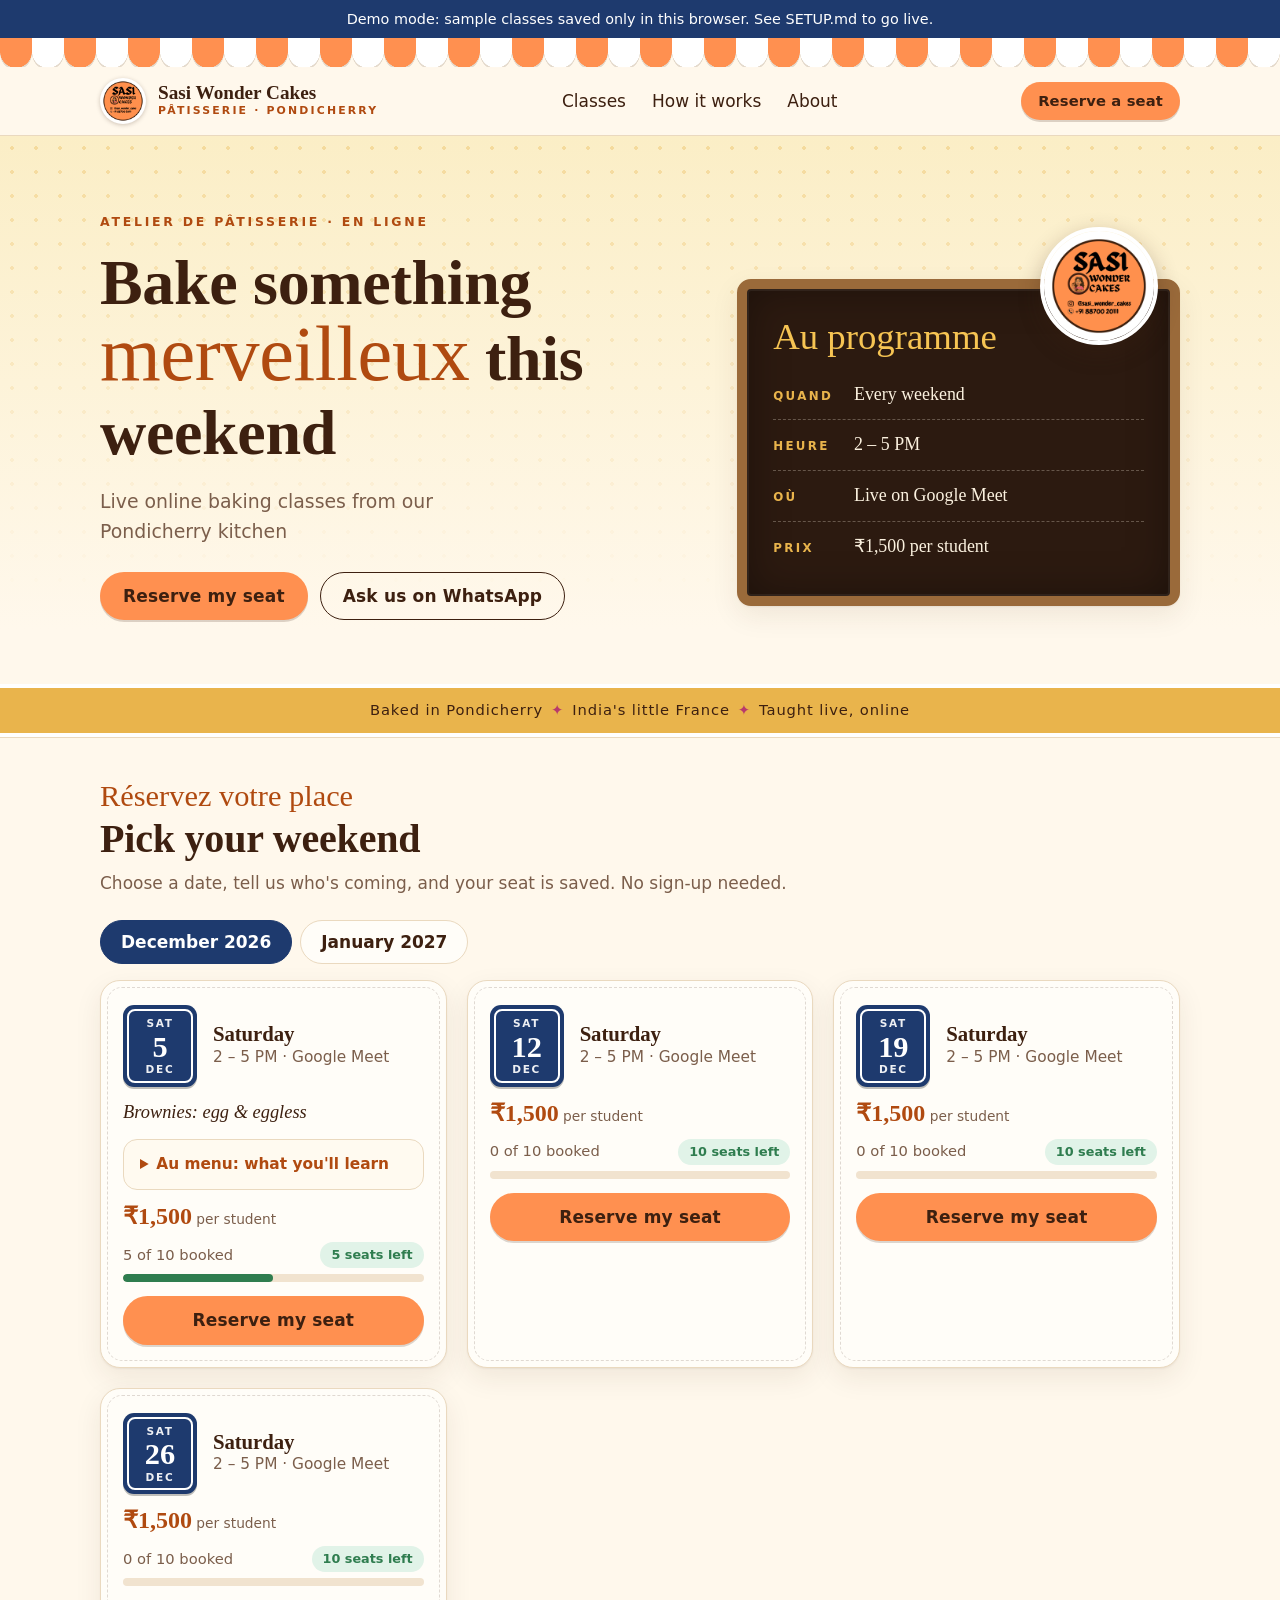
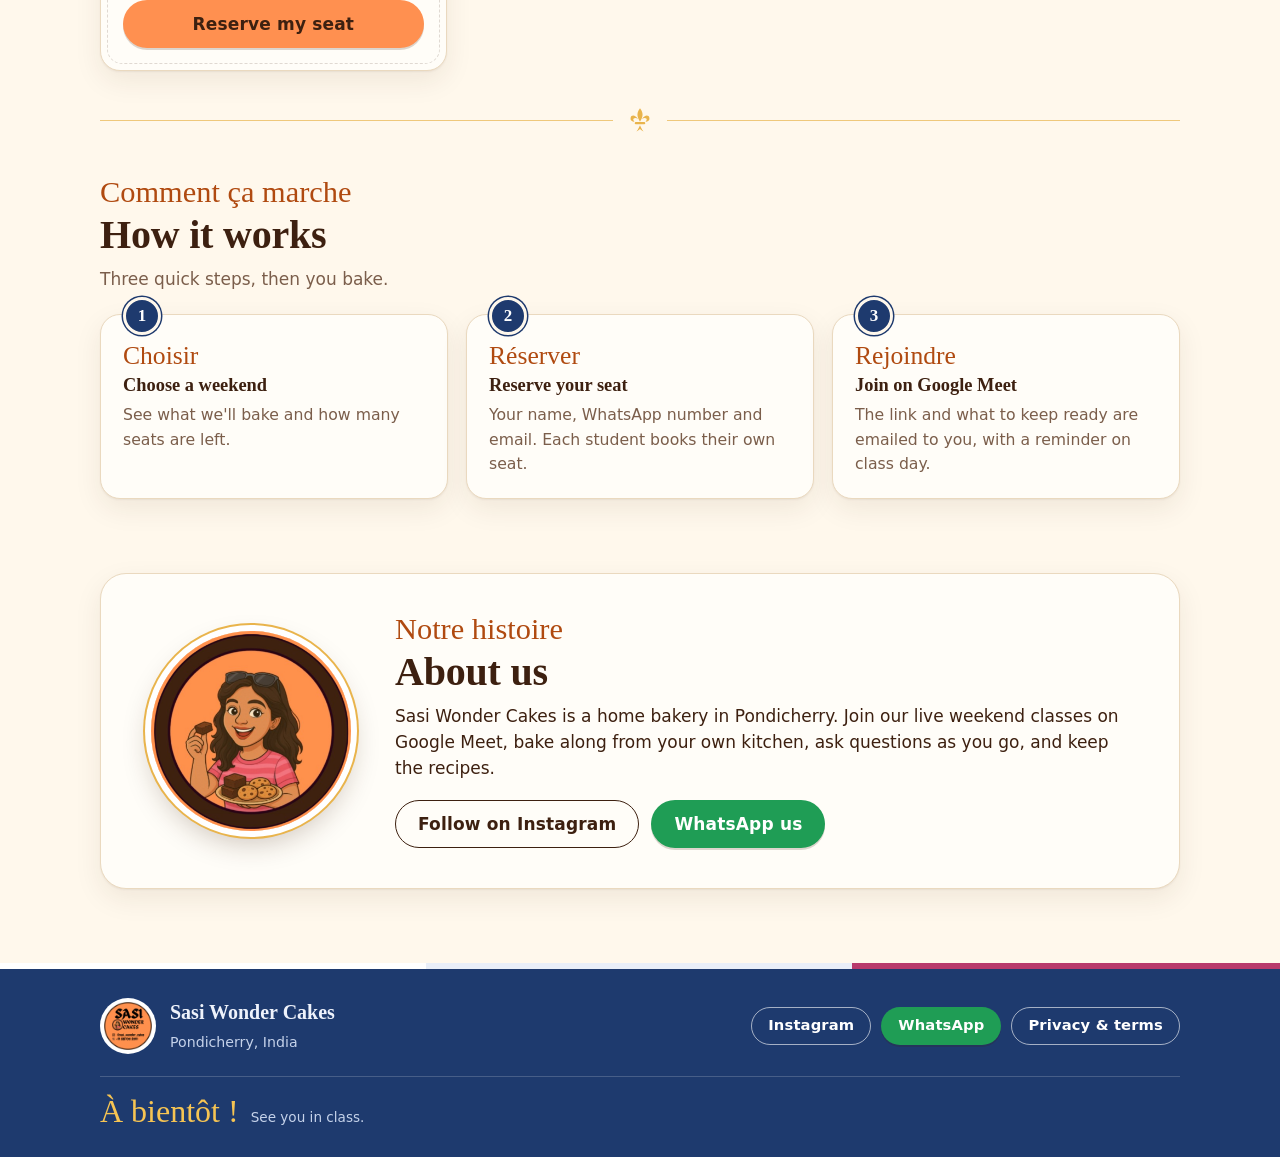
==== index.html @ e351cd3c "Make the site production-ready: spam limits, terms and privacy, security headers, tests and CI Backe" ====
<!doctype html>
<html lang="en">
<head>
  <meta charset="utf-8">
  <meta http-equiv="Content-Security-Policy" content="default-src 'self'; script-src 'self'; style-src 'self' 'unsafe-inline' https://fonts.googleapis.com; font-src https://fonts.gstatic.com; img-src 'self' data:; connect-src 'self' https://script.google.com https://script.googleusercontent.com; base-uri 'self'; form-action 'self'; object-src 'none'">
  <meta name="viewport" content="width=device-width, initial-scale=1">
  <title>Sasi Wonder Cakes – Live Online Baking Classes from Pondicherry</title>
  <meta name="description" content="Live online baking classes on Google Meet every weekend, from our Pondicherry kitchen. Pick a weekend and reserve your seat in a minute.">
  <meta name="theme-color" content="#ff9050">
  <meta property="og:type" content="website">
  <meta property="og:site_name" content="Sasi Wonder Cakes">
  <meta property="og:title" content="Sasi Wonder Cakes: live online baking classes from Pondicherry">
  <meta property="og:description" content="Weekend baking classes on Google Meet. Pick a weekend and reserve your seat in a minute.">
  <meta property="og:image" content="https://yolosolutions.github.io/Sasi-wonder-cakes-/assets/logo.png">
  <meta name="twitter:card" content="summary">
  <link rel="apple-touch-icon" href="assets/logo.png">
  <link rel="icon" type="image/png" href="assets/favicon.png">
  <link rel="preconnect" href="https://fonts.googleapis.com">
  <link rel="preconnect" href="https://fonts.gstatic.com" crossorigin>
  <link href="https://fonts.googleapis.com/css2?family=Jost:wght@400;500;600&family=Pinyon+Script&family=Playfair+Display:ital,wght@0,600;0,700;1,600&display=swap" rel="stylesheet">
  <link rel="stylesheet" href="css/style.css">
</head>
<body>
  <!-- fleur-de-lis, reused as a divider -->
  <svg width="0" height="0" style="position:absolute" aria-hidden="true" focusable="false">
    <symbol id="fdl" viewBox="0 0 32 32">
      <path d="M16 1.5c3.8 4.6 4.6 9.6 0 16.5-4.6-6.9-3.8-11.9 0-16.5z"/>
      <path id="fdl-l" d="M13.6 15.2C10.4 9.6 5.2 9.2 4.4 13.6c-.5 3 2 5 4.9 4.3-1.6-.9-2.1-2.4-1-3.6 1.3-1.4 3.6-1 5.3.9z"/>
      <path d="M18.4 15.2c3.2-5.6 8.4-6 9.2-1.6.5 3-2 5-4.9 4.3 1.6-.9 2.1-2.4 1-3.6-1.3-1.4-3.6-1-5.3.9z"/>
      <rect x="9.5" y="18.6" width="13" height="2.6" rx="1.3"/>
      <path d="M16 22.4c-1.3 2.4-1.6 4.4-4.4 7.6 2.6-1.4 3.7-2.2 4.4-3.3.7 1.1 1.8 1.9 4.4 3.3-2.8-3.2-3.1-5.2-4.4-7.6z"/>
    </symbol>
  </svg>

  <div id="demo-banner" class="demo-banner" hidden>Demo mode: sample classes saved only in this browser. See SETUP.md to go live.</div>

  <div class="awning" aria-hidden="true"></div>
  <div class="awning-fringe" aria-hidden="true"></div>

  <header class="site-head">
    <div class="wrap">
      <a class="brand" href="#top" aria-label="Sasi Wonder Cakes, home">
        <img src="assets/logo.png" alt="" width="46" height="46">
        <span><b id="brand-name">Sasi Wonder Cakes</b><small>Pâtisserie · Pondicherry</small></span>
      </a>
      <nav class="nav-links" aria-label="Page sections">
        <a href="#classes">Classes</a>
        <a href="#how">How it works</a>
        <a href="#about-sec">About</a>
      </nav>
      <a class="btn sm" href="#classes">Reserve a seat</a>
    </div>
  </header>

  <main id="top">
    <section class="hero">
      <div class="wrap hero-grid">
        <div>
          <p class="eyebrow">Atelier de pâtisserie · en ligne</p>
          <h1>Bake something <em>merveilleux</em> this weekend</h1>
          <p class="lead" id="tagline">Live online baking classes from our Pondicherry kitchen</p>
          <div class="cta">
            <a class="btn" href="#classes">Reserve my seat</a>
            <a class="btn ghost" id="hero-wa" href="#" target="_blank" rel="noopener" hidden>Ask us on WhatsApp</a>
          </div>
        </div>
        <div class="board-wrap">
          <img class="medallion" src="assets/logo.png" alt="Sasi Wonder Cakes logo" width="118" height="118">
          <div class="chalkboard">
            <p class="script">Au programme</p>
            <dl>
              <div><dt>Quand</dt><dd>Every weekend</dd></div>
              <div><dt>Heure</dt><dd id="fact-time">2 – 5 PM</dd></div>
              <div><dt>Où</dt><dd>Live on Google Meet</dd></div>
              <div id="fact-price-row" hidden><dt>Prix</dt><dd id="fact-price"></dd></div>
            </dl>
          </div>
        </div>
      </div>
    </section>

    <div class="pond-band" role="note"><span>Baked in Pondicherry</span><i aria-hidden="true">✦</i><span>India's little France</span><i aria-hidden="true">✦</i><span>Taught live, online</span></div>

    <section class="block" id="classes">
      <div class="wrap">
        <p class="kicker">Réservez votre place</p>
        <h2>Pick your weekend</h2>
        <p class="sub">Choose a date, tell us who's coming, and your seat is saved. No sign-up needed.</p>
        <div class="tabs" id="months" role="tablist" aria-label="Month"></div>
        <div class="cards" id="cards" aria-live="polite">
          <div class="skeleton"></div><div class="skeleton"></div><div class="skeleton"></div>
        </div>
      </div>
    </section>

    <div class="wrap divider" aria-hidden="true"><svg class="fdl"><use href="#fdl"/></svg></div>

    <section class="block" id="how">
      <div class="wrap">
        <p class="kicker">Comment ça marche</p>
        <h2>How it works</h2>
        <p class="sub">Three quick steps, then you bake.</p>
        <div class="steps">
          <div class="step"><span class="fr">Choisir</span><b>Choose a weekend</b><p>See what we'll bake and how many seats are left.</p></div>
          <div class="step"><span class="fr">Réserver</span><b>Reserve your seat</b><p>Your name, WhatsApp number and email. Each student books their own seat.</p></div>
          <div class="step"><span class="fr">Rejoindre</span><b>Join on Google Meet</b><p>The link and what to keep ready are emailed to you, with a reminder on class day.</p></div>
        </div>
      </div>
    </section>

    <section class="block" id="about-sec" hidden>
      <div class="wrap about-grid">
        <img class="mascot" src="assets/mascot.png" alt="Illustration of the baker holding a brownie and a plate of cookies" width="200" height="200" loading="lazy">
        <div>
          <p class="kicker">Notre histoire</p>
          <h2>About us</h2>
          <p class="about" id="about"></p>
          <div class="cta">
            <a class="btn ghost" id="about-ig" href="#" target="_blank" rel="noopener" hidden>Follow on Instagram</a>
            <a class="btn wa" id="about-wa" href="#" target="_blank" rel="noopener" hidden>WhatsApp us</a>
          </div>
        </div>
      </div>
    </section>
  </main>

  <footer class="site">
    <div class="wrap">
      <div class="foot-brand">
        <img src="assets/logo.png" alt="" width="56" height="56" loading="lazy">
        <div><b id="foot-name">Sasi Wonder Cakes</b><small>Pondicherry, India</small></div>
      </div>
      <div class="foot-links">
        <a class="btn ghost sm" id="foot-ig" href="#" target="_blank" rel="noopener" hidden>Instagram</a>
        <a class="btn wa sm" id="foot-wa" href="#" target="_blank" rel="noopener" hidden>WhatsApp</a>
        <a class="btn ghost sm" href="privacy.html">Privacy &amp; terms</a>
      </div>
      <p class="foot-script">À bientôt !<small>See you in class.</small></p>
    </div>
  </footer>

  <dialog id="dlg" aria-labelledby="dlg-title">
    <div class="dlg-head">
      <h2 id="dlg-title">Reserve your seat</h2>
      <button class="x" type="button" id="dlg-x" aria-label="Close">×</button>
    </div>
    <div class="dlg-body" id="dlg-body"></div>
  </dialog>

  <script src="js/config.js"></script>
  <script src="js/common.js"></script>
  <script src="js/api.js"></script>
  <script src="js/vendor/qrcode.min.js"></script>
  <script src="js/site.js"></script>
</body>
</html>
---- css/style.css ----
/* Sasi Wonder Cakes: shared styles (public site + admin)
   Palette comes from the logo (orange + chocolate) plus Pondicherry: ochre walls, French street-sign blue, bougainvillea. */
:root {
  --bg: #fff8ec;
  --surface: #fffdf8;
  --ink: #3d2010;
  --muted: #7b5e4b;
  --line: #ead9bf;
  --brand: #ff9050;        /* logo orange: buttons */
  --brand-dark: #ee7b36;   /* button hover */
  --brand-text: #b04a10;   /* orange used as text on cream (AA) */
  --brand-soft: #ffe6d2;
  --ochre: #e9b44c;        /* Pondicherry colonial yellow */
  --ochre-soft: #fbeec6;
  --navy: #1e3a6e;         /* French enamel street sign */
  --navy-2: #2d5aa6;
  --rose: #b83a6b;         /* bougainvillea */
  --butter: #f6c453;
  --ok: #2f7d4f;
  --ok-soft: #e1f3e8;
  --warn: #8a5a00;
  --warn-soft: #fdf0cf;
  --bad: #b42318;
  --bad-soft: #fde4e1;
  --radius: 16px;
  --shadow: 0 1px 2px rgba(61, 32, 16, .06), 0 10px 28px rgba(61, 32, 16, .08);
  --display: 'Playfair Display', Georgia, 'Times New Roman', serif;
  --script: 'Pinyon Script', 'Brush Script MT', cursive;
  --body: 'Jost', system-ui, -apple-system, 'Segoe UI', Roboto, 'Helvetica Neue', Arial, sans-serif;
}

*, *::before, *::after { box-sizing: border-box; }
html { scroll-behavior: smooth; -webkit-text-size-adjust: 100%; scroll-padding-top: 76px; }
body { margin: 0; background: var(--bg); color: var(--ink); font: 17px/1.55 var(--body); }
h1, h2, h3, h4 { font-family: var(--display); line-height: 1.15; margin: 0; letter-spacing: -.005em; }
p { margin: 0; }
a { color: var(--brand-text); }
img { max-width: 100%; display: block; }
button, input, select, textarea { font: inherit; color: inherit; }
:focus-visible { outline: 3px solid var(--navy-2); outline-offset: 2px; border-radius: 6px; }
.wrap { width: min(1080px, 100% - 32px); margin-inline: auto; }
.sr { position: absolute; width: 1px; height: 1px; overflow: hidden; clip: rect(0 0 0 0); white-space: nowrap; }
[hidden] { display: none !important; }

/* buttons */
.btn { display: inline-flex; align-items: center; justify-content: center; gap: 8px; min-height: 46px; padding: 10px 22px; border-radius: 999px; border: 1.5px solid transparent; background: var(--brand); color: var(--ink); font-weight: 600; letter-spacing: .01em; text-decoration: none; cursor: pointer; transition: background .15s, transform .05s, box-shadow .15s; box-shadow: 0 2px 0 rgba(61, 32, 16, .18); }
.btn:hover { background: var(--brand-dark); }
.btn:active { transform: translateY(1px); box-shadow: none; }
.btn[disabled] { opacity: .55; cursor: not-allowed; }
.btn.ghost { background: transparent; color: var(--ink); border-color: var(--ink); box-shadow: none; }
.btn.ghost:hover { background: var(--brand-soft); }
.btn.quiet { background: transparent; color: var(--ink); border-color: var(--line); box-shadow: none; }
.btn.quiet:hover { background: #f6eadb; }
.btn.wa { background: #1f9d55; color: #fff; }
.btn.wa:hover { background: #17823f; }
.btn.navy { background: var(--navy); color: #fff; }
.btn.navy:hover { background: var(--navy-2); }
.btn.danger { background: transparent; color: var(--bad); border-color: #f0c2bd; box-shadow: none; }
.btn.danger:hover { background: var(--bad-soft); }
.btn.sm { min-height: 38px; padding: 6px 16px; font-size: .92rem; }
.btn.block { width: 100%; }

/* chips */
.chip { display: inline-flex; align-items: center; gap: 6px; padding: 3px 11px; border-radius: 999px; font-size: .8rem; font-weight: 600; background: #f3e6d4; color: var(--muted); white-space: nowrap; }
.chip.ok { background: var(--ok-soft); color: var(--ok); }
.chip.warn { background: var(--warn-soft); color: var(--warn); }
.chip.bad { background: var(--bad-soft); color: var(--bad); }

/* forms */
.field { display: grid; gap: 6px; margin-bottom: 14px; }
.field label, .field .lbl { font-weight: 600; font-size: .94rem; }
.field .hint { color: var(--muted); font-size: .87rem; }
.field input, .field select, .field textarea { width: 100%; min-height: 48px; padding: 10px 14px; border: 1.5px solid var(--line); border-radius: 12px; background: #fff; }
.field textarea { min-height: 84px; resize: vertical; }
.field input:focus, .field select:focus, .field textarea:focus { outline: none; border-color: var(--navy-2); box-shadow: 0 0 0 3px #dbe6f7; }
.row2 { display: grid; grid-template-columns: 1fr 1fr; gap: 12px; }
.err { color: var(--bad); font-size: .92rem; min-height: 1.3em; margin: -4px 0 10px; }

/* progress */
.meter { height: 8px; border-radius: 999px; background: #f1e3cf; overflow: hidden; }
.meter > i { display: block; height: 100%; background: var(--ok); border-radius: inherit; transition: width .3s; }
.meter.mid > i { background: var(--ochre); }
.meter.full > i { background: var(--rose); }

/* dialog */
dialog { border: none; border-radius: 20px; padding: 0; width: min(520px, calc(100% - 24px)); max-height: calc(100dvh - 24px); box-shadow: 0 24px 60px rgba(61, 32, 16, .35); color: var(--ink); background: var(--surface); overflow: auto; }
dialog::backdrop { background: rgba(61, 32, 16, .55); }
.dlg-head { position: relative; display: flex; align-items: start; justify-content: space-between; gap: 12px; padding: 26px 22px 6px; }
.dlg-head::before { content: ''; position: absolute; left: 0; right: 0; top: 0; height: 8px; background: repeating-linear-gradient(90deg, var(--brand) 0 16px, #fff 16px 32px); }
.dlg-head h2 { font-size: 1.5rem; }
.dlg-body { padding: 8px 22px 22px; }
.x { border: none; background: #f6eadb; width: 38px; height: 38px; border-radius: 50%; font-size: 1.2rem; cursor: pointer; flex: none; }

/* toast */
#toast { position: fixed; left: 50%; bottom: 24px; transform: translate(-50%, 20px); background: var(--ink); color: #fff; padding: 12px 20px; border-radius: 999px; opacity: 0; pointer-events: none; transition: .25s; z-index: 50; max-width: calc(100% - 32px); text-align: center; font-weight: 500; }
#toast.show { opacity: 1; transform: translate(-50%, 0); }
#toast.bad { background: var(--bad); }
#toast.ok { background: var(--ok); }

.demo-banner { background: var(--navy); color: #fff; text-align: center; font-size: .9rem; padding: 8px 16px; font-weight: 500; }

/* ======== public site: Pondicherry / French patisserie ======== */
.awning { height: 14px; background: repeating-linear-gradient(90deg, var(--brand) 0 32px, #fff 32px 64px); }
.awning-fringe { height: 16px; margin-bottom: -1px; filter: drop-shadow(0 2px 0 rgba(61, 32, 16, .14));
  background:
    radial-gradient(circle at 16px 0, var(--brand) 15.5px, transparent 16px) 0 0 / 64px 16px repeat-x,
    radial-gradient(circle at 48px 0, #fff 15.5px, transparent 16px) 0 0 / 64px 16px repeat-x; }

.site-head { position: sticky; top: 0; z-index: 20; background: rgba(255, 248, 236, .94); backdrop-filter: blur(8px); border-bottom: 1px solid var(--line); }
.site-head .wrap { display: flex; align-items: center; justify-content: space-between; gap: 14px; min-height: 68px; }
.brand { display: flex; align-items: center; gap: 12px; text-decoration: none; color: var(--ink); min-width: 0; }
.brand img { width: 46px; height: 46px; border-radius: 50%; background: #fff; flex: none; box-shadow: 0 1px 4px rgba(61, 32, 16, .25); }
.brand b { display: block; font-family: var(--display); font-size: 1.2rem; line-height: 1.1; }
.brand small { display: block; font-size: .68rem; letter-spacing: .2em; text-transform: uppercase; color: var(--brand-text); font-weight: 600; }
.nav-links { display: none; gap: 26px; }
.nav-links a { color: var(--ink); text-decoration: none; font-weight: 500; }
.nav-links a:hover { color: var(--brand-text); text-decoration: underline; text-underline-offset: 6px; }
@media (min-width: 820px) { .nav-links { display: flex; } }

.hero { position: relative; padding: clamp(34px, 7vw, 76px) 0 clamp(40px, 6vw, 64px); background: linear-gradient(180deg, var(--ochre-soft), var(--bg) 90%); overflow: hidden; }
.hero::before { content: ''; position: absolute; inset: 0; background-image: radial-gradient(rgba(233, 180, 76, .35) 1.6px, transparent 1.8px); background-size: 24px 24px; -webkit-mask-image: linear-gradient(#000, transparent 85%); mask-image: linear-gradient(#000, transparent 85%); pointer-events: none; }
.hero-grid { position: relative; display: grid; gap: 38px; grid-template-columns: 1.15fr .85fr; align-items: center; }
.eyebrow { font-size: .78rem; letter-spacing: .22em; text-transform: uppercase; font-weight: 600; color: var(--brand-text); margin-bottom: 14px; }
.hero h1 { font-size: clamp(2.3rem, 6vw, 4rem); font-weight: 700; }
.hero h1 em { font-family: var(--script); font-style: normal; font-weight: 400; color: var(--brand-text); font-size: 1.22em; line-height: .9; white-space: nowrap; }
.hero .lead { font-size: 1.18rem; color: var(--muted); margin: 18px 0 26px; max-width: 36ch; }
.cta { display: flex; flex-wrap: wrap; gap: 12px; }

.board-wrap { position: relative; padding-top: 52px; }
.medallion { position: absolute; z-index: 2; top: 0; right: 22px; width: 118px; height: 118px; border-radius: 50%; background: #fff; border: 4px solid #fff; box-shadow: 0 8px 22px rgba(61, 32, 16, .3); }
.chalkboard { position: relative; background: #2c1a10; color: #fbf1df; border: 10px solid #9a6a3a; border-radius: 14px; padding: 30px 26px 24px; box-shadow: var(--shadow), inset 0 0 0 2px rgba(255, 255, 255, .06), inset 0 0 40px rgba(0, 0, 0, .35); }
.chalkboard .script { font-family: var(--script); font-size: 2.3rem; line-height: 1; color: var(--butter); margin-bottom: 14px; }
.chalkboard dl { margin: 0; display: grid; gap: 0; }
.chalkboard dl > div { display: flex; align-items: baseline; gap: 12px; padding: 11px 0; border-bottom: 1px dashed rgba(251, 241, 223, .28); }
.chalkboard dl > div:last-child { border-bottom: none; }
.chalkboard dt { flex: none; width: 4.3rem; font-size: .74rem; letter-spacing: .2em; text-transform: uppercase; color: var(--ochre); font-weight: 600; }
.chalkboard dd { margin: 0; font-family: var(--display); font-size: 1.12rem; }

.pond-band { background: var(--ochre); color: var(--ink); text-align: center; padding: 11px 16px; border-block: 4px solid #fff; box-shadow: 0 1px 0 var(--line), 0 -1px 0 var(--line); font-weight: 500; letter-spacing: .06em; font-size: .92rem; }
.pond-band span { display: inline-block; margin: 0 8px; }
.pond-band i { font-style: normal; color: var(--rose); }

.divider { display: flex; align-items: center; gap: 14px; color: var(--ochre); margin: 6px auto 0; }
.divider::before, .divider::after { content: ''; flex: 1; height: 1px; background: currentColor; opacity: .7; }
.fdl { width: 26px; height: 26px; fill: currentColor; }

section.block { padding: 44px 0 30px; }
.kicker { font-family: var(--script); font-size: 1.9rem; line-height: 1; color: var(--brand-text); margin-bottom: 4px; }
section.block > .wrap > h2, .about-grid h2 { font-size: clamp(1.8rem, 4.5vw, 2.5rem); margin-bottom: 8px; }
.sub { color: var(--muted); margin-bottom: 22px; }

.tabs { display: flex; gap: 8px; overflow-x: auto; padding: 2px 0 16px; scrollbar-width: none; }
.tabs::-webkit-scrollbar { display: none; }
.tab { border: 1.5px solid var(--line); background: var(--surface); border-radius: 999px; padding: 8px 20px; font-weight: 600; cursor: pointer; white-space: nowrap; min-height: 42px; }
.tab[aria-selected="true"] { background: var(--navy); color: #fff; border-color: var(--navy); }

.cards { display: grid; gap: 20px; grid-template-columns: repeat(auto-fill, minmax(290px, 1fr)); }
.card { position: relative; background: var(--surface); border: 1px solid var(--line); border-radius: 20px; padding: 24px 22px 22px; display: grid; gap: 14px; box-shadow: var(--shadow); align-content: start; }
.card::before { content: ''; position: absolute; inset: 6px; border: 1px dashed rgba(61, 32, 16, .16); border-radius: 15px; pointer-events: none; }
.card.off { opacity: .62; }
.card-head { display: flex; gap: 16px; align-items: center; }
.plate { flex: none; width: 74px; background: var(--navy); padding: 4px; border-radius: 11px; box-shadow: 0 2px 0 rgba(0, 0, 0, .25); }
.plate-in { border: 2px solid #fff; border-radius: 8px; color: #fff; text-align: center; padding: 7px 0 6px; line-height: 1; }
.plate-in small { display: block; font-size: .66rem; letter-spacing: .16em; text-transform: uppercase; font-weight: 600; opacity: .92; }
.plate-in b { display: block; font-family: var(--display); font-size: 1.9rem; margin: 3px 0 2px; }
.card-head h3 { font-size: 1.3rem; }
.card-head .time { color: var(--muted); font-size: .96rem; }
.topic { font-family: var(--display); font-style: italic; font-size: 1.15rem; line-height: 1.3; }
.price { font-family: var(--display); font-weight: 700; font-size: 1.5rem; color: var(--brand-text); line-height: 1; }
.price small { font-family: var(--body); font-weight: 400; font-size: .86rem; color: var(--muted); }
.seats { display: flex; justify-content: space-between; align-items: center; font-size: .92rem; color: var(--muted); margin-bottom: 6px; }
.empty { text-align: center; padding: 40px 16px; color: var(--muted); background: var(--surface); border: 1px dashed var(--line); border-radius: var(--radius); }

/* "au menu": point-by-point class menu on student cards, and in the admin */
.menu-list { border: 1px solid var(--line); border-radius: 14px; padding: 4px 16px; background: #fffaf0; font-size: .96rem; }
.menu-list > summary { cursor: pointer; font-weight: 600; padding: 9px 0; color: var(--brand-text); }
.menu-list h4 { margin: 10px 0 4px; font-size: 1.02rem; color: var(--ink); }
.menu-list ul { margin: 0 0 10px; padding-left: 18px; }
.menu-list li { margin: 1px 0; }
.menu-list li::marker { color: var(--ochre); }

.skeleton { height: 230px; border-radius: 20px; background: linear-gradient(90deg, #f3e6d4 25%, #fbf3e6 50%, #f3e6d4 75%); background-size: 200% 100%; animation: sh 1.2s infinite; }
@keyframes sh { to { background-position: -200% 0; } }

.steps { display: grid; gap: 18px; grid-template-columns: repeat(auto-fit, minmax(230px, 1fr)); counter-reset: s; }
.step { position: relative; background: var(--surface); border: 1px solid var(--line); border-radius: 20px; padding: 28px 22px 22px; box-shadow: var(--shadow); }
.step::before { counter-increment: s; content: counter(s); position: absolute; top: -18px; left: 22px; display: grid; place-items: center; width: 38px; height: 38px; border-radius: 50%; background: var(--navy); color: #fff; font-family: var(--display); font-weight: 700; border: 3px solid var(--bg); box-shadow: 0 0 0 1.5px var(--navy); }
.step .fr { display: block; font-family: var(--script); font-size: 1.6rem; line-height: 1; color: var(--brand-text); margin-bottom: 2px; }
.step b { display: block; font-family: var(--display); font-size: 1.15rem; margin-bottom: 4px; }
.step p { color: var(--muted); font-size: .98rem; }

.about-grid { display: grid; gap: 34px; grid-template-columns: 220px 1fr; align-items: center; background: var(--surface); border: 1px solid var(--line); border-radius: 26px; padding: clamp(22px, 4vw, 40px); box-shadow: var(--shadow); }
.mascot { width: 200px; height: 200px; border-radius: 50%; object-fit: cover; margin-inline: auto; box-shadow: 0 0 0 6px #fff, 0 0 0 8px var(--ochre), 0 12px 28px rgba(61, 32, 16, .25); }
.about { white-space: pre-line; margin-bottom: 18px; }

footer.site { margin-top: 44px; background: var(--navy); color: #eef2fb; position: relative; padding: 34px 0 30px; }
footer.site::before { content: ''; position: absolute; left: 0; right: 0; top: 0; height: 6px; background: linear-gradient(90deg, #fff 0 33.3%, #e9eef8 33.3% 66.6%, var(--rose) 66.6%); }
footer.site .wrap { display: grid; gap: 22px; grid-template-columns: 1fr auto; align-items: center; }
.foot-brand { display: flex; gap: 14px; align-items: center; }
.foot-brand img { width: 56px; height: 56px; border-radius: 50%; background: #fff; }
.foot-brand b { font-family: var(--display); font-size: 1.25rem; display: block; }
.foot-brand small { color: #c5d2ea; }
.foot-links { display: flex; flex-wrap: wrap; gap: 10px; }
footer.site a.btn.ghost { color: #fff; border-color: rgba(255, 255, 255, .6); }
footer.site a.btn.ghost:hover { background: rgba(255, 255, 255, .12); }
.foot-script { grid-column: 1 / -1; font-family: var(--script); font-size: 2rem; line-height: 1; color: var(--butter); border-top: 1px solid rgba(255, 255, 255, .18); padding-top: 18px; }
.foot-script small { font-family: var(--body); font-size: .85rem; color: #c5d2ea; margin-left: 12px; }

.success { text-align: center; display: grid; gap: 12px; }
.success .big { font-size: 3rem; }
.success .ref { background: var(--ochre-soft); border: 1px dashed var(--ochre); border-radius: 14px; padding: 12px; font-size: .95rem; }
.success .ref b { font-family: var(--display); font-size: 1.4rem; letter-spacing: .08em; display: block; }
.stack { display: grid; gap: 10px; }

/* payment step */
.pay { display: grid; gap: 14px; }
.pay-amt { background: var(--ochre-soft); border: 1px dashed var(--ochre); border-radius: 14px; padding: 12px 16px; text-align: center; }
.pay-amt small { display: block; color: var(--muted); font-size: .8rem; letter-spacing: .12em; text-transform: uppercase; font-weight: 600; }
.pay-amt b { font-family: var(--display); font-size: 2.1rem; line-height: 1.1; }
.qr { display: grid; justify-items: center; gap: 6px; }
.qr svg { width: 200px; height: 200px; background: #fff; padding: 8px; border-radius: 12px; border: 1px solid var(--line); }
.qr small { color: var(--muted); }
.qr-details { border: 1px solid var(--line); border-radius: 12px; padding: 0 12px 12px; }
.qr-details summary { cursor: pointer; padding: 10px 0; font-weight: 600; color: var(--brand-text); }
.upi-line { display: flex; align-items: center; gap: 10px; background: #fffaf0; border: 1px solid var(--line); border-radius: 12px; padding: 8px 8px 8px 14px; }
.upi-line span { color: var(--muted); font-size: .85rem; flex: none; }
.upi-line b { flex: 1; min-width: 0; overflow-wrap: anywhere; }
.hint-sm { color: var(--muted); font-size: .88rem; }

/* ======== admin (kept plain and quick) ======== */
.login { min-height: 100dvh; display: grid; place-items: center; padding: 16px; }
.login .card { width: min(400px, 100%); gap: 4px; }
.login h1 { font-size: 1.8rem; margin-bottom: 4px; }

.adm-head { background: var(--surface); border-bottom: 1px solid var(--line); position: sticky; top: 0; z-index: 20; }
.adm-head .wrap { display: flex; align-items: center; justify-content: space-between; gap: 12px; min-height: 60px; flex-wrap: wrap; padding-block: 6px; }
.adm-head .logo { display: flex; align-items: center; gap: 10px; font-family: var(--display); font-weight: 700; }
.adm-head .logo img { width: 34px; height: 34px; border-radius: 50%; }
.nav { display: flex; gap: 4px; flex-wrap: wrap; }
.nav button { border: none; background: transparent; padding: 8px 16px; border-radius: 999px; font-weight: 600; cursor: pointer; color: var(--muted); min-height: 40px; }
.nav button[aria-selected="true"] { background: var(--brand-soft); color: var(--brand-text); }
main.adm { padding: 24px 0 80px; }
.stats { display: grid; gap: 12px; grid-template-columns: repeat(auto-fit, minmax(170px, 1fr)); margin-bottom: 24px; }
.stat { background: var(--surface); border: 1px solid var(--line); border-radius: var(--radius); padding: 16px 18px; }
.stat small { color: var(--muted); font-weight: 600; }
.stat.attn b { color: var(--warn); }
.stat b { display: block; font-family: var(--display); font-size: 1.8rem; line-height: 1.2; }
.toolbar { display: flex; flex-wrap: wrap; gap: 10px; align-items: center; justify-content: space-between; margin-bottom: 16px; }
.toolbar h2 { font-size: 1.5rem; }
.toolbar .grp { display: flex; flex-wrap: wrap; gap: 8px; align-items: center; }
.month-h { font-family: var(--display); font-size: 1.15rem; margin: 22px 0 10px; color: var(--muted); }

.sess { background: var(--surface); border: 1px solid var(--line); border-radius: var(--radius); margin-bottom: 10px; overflow: hidden; }
.sess.past { opacity: .7; }
.sess-top { display: grid; grid-template-columns: 70px 1fr auto; gap: 14px; align-items: center; padding: 14px 16px; cursor: pointer; width: 100%; border: none; background: none; text-align: left; }
.sess-top:hover { background: #fffaf0; }
.sess-top .d { width: 62px; height: 66px; border-radius: 12px; background: var(--navy); color: #fff; display: grid; place-items: center; text-align: center; line-height: 1; }
.sess-top .d b { font-family: var(--display); font-size: 1.7rem; display: block; }
.sess-top .d small { font-size: .7rem; font-weight: 700; letter-spacing: .08em; text-transform: uppercase; }
.sess-top .meta b { display: block; }
.sess-top .meta small { color: var(--muted); }
.sess-right { display: grid; gap: 6px; justify-items: end; min-width: 120px; }
.sess-right .meter { width: 120px; }
.sess-body { border-top: 1px solid var(--line); padding: 14px 16px 16px; background: #fffaf0; }
.sess-body .menu-list { margin-bottom: 12px; columns: 2 220px; column-gap: 28px; background: #fff; }
.sess-body .menu-list > b { display: block; column-span: all; margin: 6px 0 2px; }
.meet-row { display: flex; align-items: center; flex-wrap: wrap; gap: 10px 12px; padding: 10px 12px; margin-bottom: 12px; background: #fff; border: 1px solid var(--line); border-radius: 14px; }
.meet-row.warn { background: var(--bad-soft); border-color: #f0c2bd; }
.meet-ico { width: 38px; height: 38px; border-radius: 11px; background: var(--navy); color: #fff; display: grid; place-items: center; flex: none; }
.meet-txt { flex: 1 1 150px; min-width: 0; }
.meet-txt b { display: block; line-height: 1.2; }
.meet-txt small { display: block; color: var(--muted); white-space: nowrap; overflow: hidden; text-overflow: ellipsis; }
.meet-row.warn .meet-txt small { white-space: normal; color: var(--ink); }
.meet-acts { display: flex; gap: 8px; flex: none; }
.sess-actions { display: flex; gap: 8px; flex-wrap: wrap; margin-bottom: 12px; }
.stu { display: grid; grid-template-columns: 1fr auto; gap: 8px; padding: 10px 0; border-bottom: 1px solid var(--line); align-items: center; }
.stu:last-child { border-bottom: none; }
.stu .who b { display: block; }
.stu .who small { color: var(--muted); display: block; }
.stu .acts { display: flex; gap: 6px; flex-wrap: wrap; }
.none { color: var(--muted); padding: 8px 0; }

table.tbl { width: 100%; border-collapse: collapse; background: var(--surface); border: 1px solid var(--line); border-radius: var(--radius); overflow: hidden; }
.tbl th, .tbl td { text-align: left; padding: 10px 14px; border-bottom: 1px solid var(--line); font-size: .93rem; vertical-align: top; }
.tbl th { background: #f8ecdb; font-size: .8rem; text-transform: uppercase; letter-spacing: .05em; color: var(--muted); }
.tbl tr:last-child td { border-bottom: none; }
.search { min-height: 42px; padding: 8px 14px; border: 1.5px solid var(--line); border-radius: 999px; min-width: 220px; background: #fff; }

/* dishes of a class in the admin class form: removable chips */
.dish-chips { border: 1.5px dashed var(--line); border-radius: 12px; padding: 10px 12px; background: #fffaf0; display: grid; gap: 10px; justify-items: start; }
.dc-title { font-size: .72rem; letter-spacing: .14em; text-transform: uppercase; font-weight: 600; color: var(--muted); margin-bottom: 4px; }
.dc-list { display: flex; flex-wrap: wrap; gap: 6px; }
.dc-chip { display: inline-flex; align-items: center; gap: 2px; padding: 3px 4px 3px 12px; border-radius: 999px; background: var(--ochre-soft); border: 1px solid var(--ochre); font-size: .92rem; }
.dc-chip button { border: none; background: transparent; width: 28px; height: 28px; border-radius: 50%; font-size: 1.15rem; line-height: 1; cursor: pointer; color: var(--bad); }
.dc-chip button:hover { background: var(--bad-soft); }
.add-custom { display: flex; gap: 8px; }
.add-custom input { flex: 1; min-height: 44px; padding: 8px 14px; border: 1.5px solid var(--line); border-radius: 12px; background: #fff; }
details.adv { font-size: .92rem; }
details.adv summary { cursor: pointer; color: var(--muted); padding: 4px 0; }
.dish-cat h3 { display: flex; align-items: center; gap: 8px; margin-bottom: 10px; }
.dish-grid { display: grid; grid-template-columns: repeat(auto-fill, minmax(260px, 1fr)); gap: 4px 20px; }
.dish { display: flex; align-items: center; justify-content: space-between; gap: 8px; padding: 6px 0; border-bottom: 1px dashed var(--line); }
.dish .acts { display: flex; gap: 6px; flex: none; }
.panel { background: var(--surface); border: 1px solid var(--line); border-radius: var(--radius); padding: 22px; margin-bottom: 18px; }
.panel h3 { font-size: 1.2rem; margin-bottom: 4px; }
.panel .sub { margin-bottom: 16px; font-size: .93rem; }
.savebar { position: sticky; bottom: 0; background: linear-gradient(transparent, var(--bg) 30%); padding: 18px 0 12px; display: flex; gap: 10px; align-items: center; }
.checks { display: flex; gap: 10px; flex-wrap: wrap; }
.checks label { display: inline-flex; gap: 8px; align-items: center; border: 1.5px solid var(--line); border-radius: 999px; padding: 8px 16px; cursor: pointer; font-weight: 600; min-height: 42px; background: #fff; }
.checks input { width: 18px; height: 18px; min-height: 0; accent-color: var(--navy); }
.upi-test { display: flex; gap: 16px; align-items: center; flex-wrap: wrap; }
.upi-test .qr svg { width: 150px; height: 150px; }
.upi-test .hint { flex: 1 1 200px; margin: 0; }
.preview { font-size: .9rem; color: var(--muted); background: #f8ecdb; padding: 10px 14px; border-radius: 12px; margin-bottom: 14px; }

.site-head .btn { white-space: nowrap; }
@media (max-width: 520px) {
  .site-head .wrap { min-height: 62px; gap: 10px; }
  .brand { gap: 9px; }
  .brand img { width: 40px; height: 40px; }
  .brand b { font-size: 1.02rem; }
  .brand small { display: none; }
  .site-head .btn { padding: 8px 14px; min-height: 40px; }
}
@media (max-width: 820px) {
  .hero-grid { grid-template-columns: 1fr; }
  .board-wrap { max-width: 460px; padding-top: 0; }
  .medallion { position: relative; top: auto; right: auto; display: block; margin: 0 auto -50px; width: 104px; height: 104px; }
  .chalkboard { padding-top: 64px; }
  .chalkboard .script { text-align: center; }
  .about-grid { grid-template-columns: 1fr; text-align: center; }
  .about-grid .cta { justify-content: center; }
  footer.site .wrap { grid-template-columns: 1fr; }
}
.stu .who small { overflow-wrap: anywhere; }
@media (max-width: 760px) {
  .stu { grid-template-columns: 1fr; gap: 6px; }
  .adm-head { position: static; }
  .nav button { padding: 8px 13px; }
  .sess-top { grid-template-columns: 56px 1fr; }
  .sess-top .d { width: 52px; height: 58px; }
  .sess-right { grid-column: 1 / -1; grid-template-columns: 1fr auto; align-items: center; justify-items: stretch; }
  .sess-right .meter { width: 100%; }
  .row2 { grid-template-columns: 1fr; }
  .stats { grid-template-columns: repeat(2, 1fr); gap: 8px; }
  .stat { padding: 12px; }
  .stat small { font-size: .75rem; }
  .stat b { font-size: 1.5rem; }
  .tbl.stack-sm thead { display: none; }
  .tbl.stack-sm tr { display: block; padding: 10px 0; border-bottom: 1px solid var(--line); }
  .tbl.stack-sm td { display: block; border: none; padding: 2px 14px; }
}
/* booking form: terms box and the hidden spam trap */
.check { display: flex; gap: 10px; align-items: flex-start; font-weight: 400 !important; font-size: .93rem !important; cursor: pointer; }
.check input { width: 22px !important; height: 22px; min-height: 0 !important; margin-top: 2px; flex: none; accent-color: var(--navy); }
.terms { background: #fffaf0; border: 1px solid var(--line); border-radius: 12px; padding: 4px 14px; font-size: .9rem; }
.terms ul { margin: 8px 0; padding-left: 18px; }
.hp { position: absolute; left: -9999px; width: 1px; height: 1px; overflow: hidden; }

/* privacy page */
.legal { max-width: 760px; padding: 36px 0 20px; }
.legal h1 { font-size: clamp(2rem, 5vw, 2.8rem); margin-bottom: 6px; }
.legal h2 { font-size: 1.25rem; margin: 26px 0 8px; }
.legal p, .legal li { color: var(--ink); }
.legal ul { padding-left: 20px; }
.legal li { margin: 4px 0; }
.legal .back { margin-top: 30px; }
@media (prefers-reduced-motion: reduce) { * { animation: none !important; transition: none !important; scroll-behavior: auto !important; } }
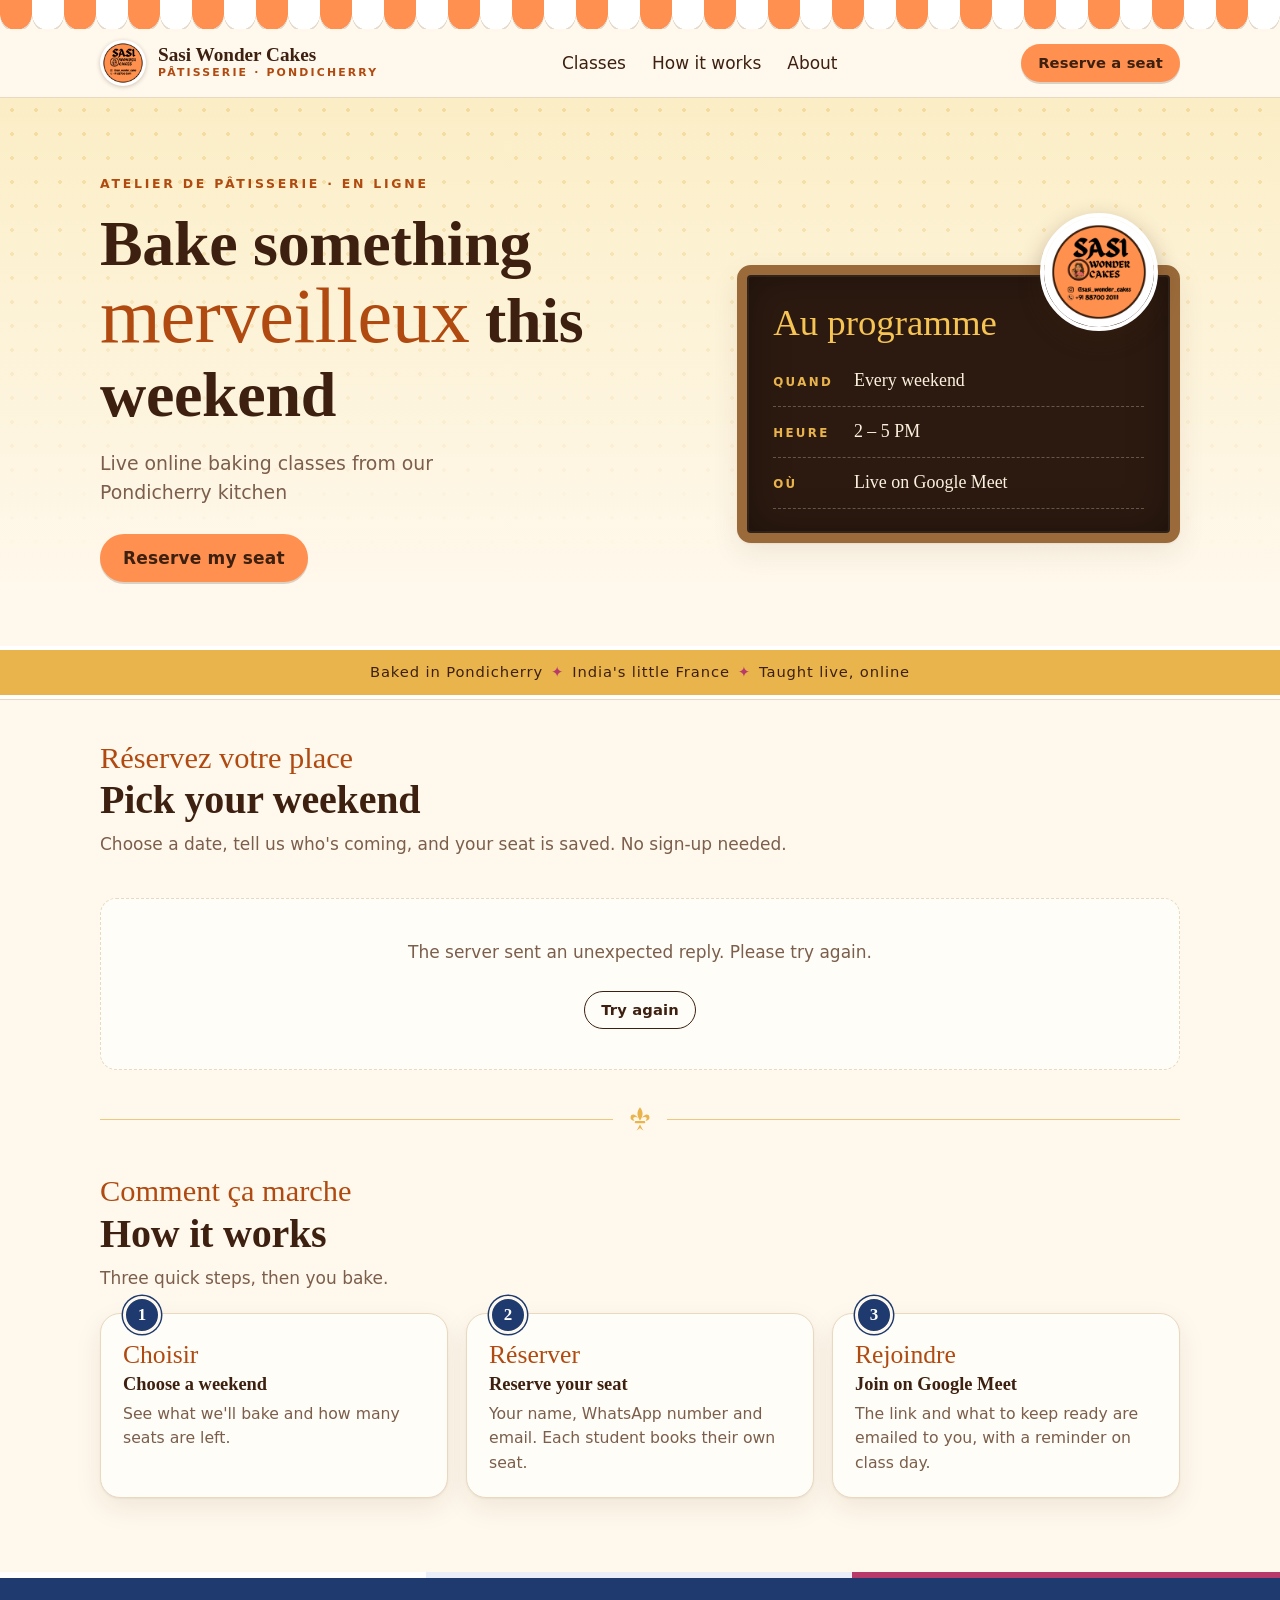
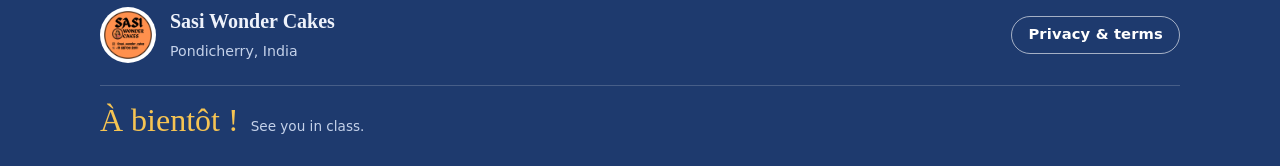
==== commit 56473f60: "Move the backend to Cloudflare D1 + a Worker Google Apps Script took 2-3 s per call. The site now an" ====
--- a/index.html
+++ b/index.html
@@ -2,7 +2,7 @@
 <html lang="en">
 <head>
   <meta charset="utf-8">
-  <meta http-equiv="Content-Security-Policy" content="default-src 'self'; script-src 'self'; style-src 'self' 'unsafe-inline' https://fonts.googleapis.com; font-src https://fonts.gstatic.com; img-src 'self' data:; connect-src 'self' https://script.google.com https://script.googleusercontent.com; base-uri 'self'; form-action 'self'; object-src 'none'">
+  <meta http-equiv="Content-Security-Policy" content="default-src 'self'; script-src 'self'; style-src 'self' 'unsafe-inline' https://fonts.googleapis.com; font-src https://fonts.gstatic.com; img-src 'self' data:; connect-src 'self'; base-uri 'self'; form-action 'self'; object-src 'none'">
   <meta name="viewport" content="width=device-width, initial-scale=1">
   <title>Sasi Wonder Cakes – Live Online Baking Classes from Pondicherry</title>
   <meta name="description" content="Live online baking classes on Google Meet every weekend, from our Pondicherry kitchen. Pick a weekend and reserve your seat in a minute.">
@@ -11,7 +11,9 @@
   <meta property="og:site_name" content="Sasi Wonder Cakes">
   <meta property="og:title" content="Sasi Wonder Cakes: live online baking classes from Pondicherry">
   <meta property="og:description" content="Weekend baking classes on Google Meet. Pick a weekend and reserve your seat in a minute.">
-  <meta property="og:image" content="https://yolosolutions.github.io/Sasi-wonder-cakes-/assets/logo.png">
+  <meta property="og:url" content="https://sasi-wonder-cakes.yolosolutions01-6a6.workers.dev/">
+  <meta property="og:image" content="https://sasi-wonder-cakes.yolosolutions01-6a6.workers.dev/assets/logo.png">
+  <link rel="canonical" href="https://sasi-wonder-cakes.yolosolutions01-6a6.workers.dev/">
   <meta name="twitter:card" content="summary">
   <link rel="apple-touch-icon" href="assets/logo.png">
   <link rel="icon" type="image/png" href="assets/favicon.png">
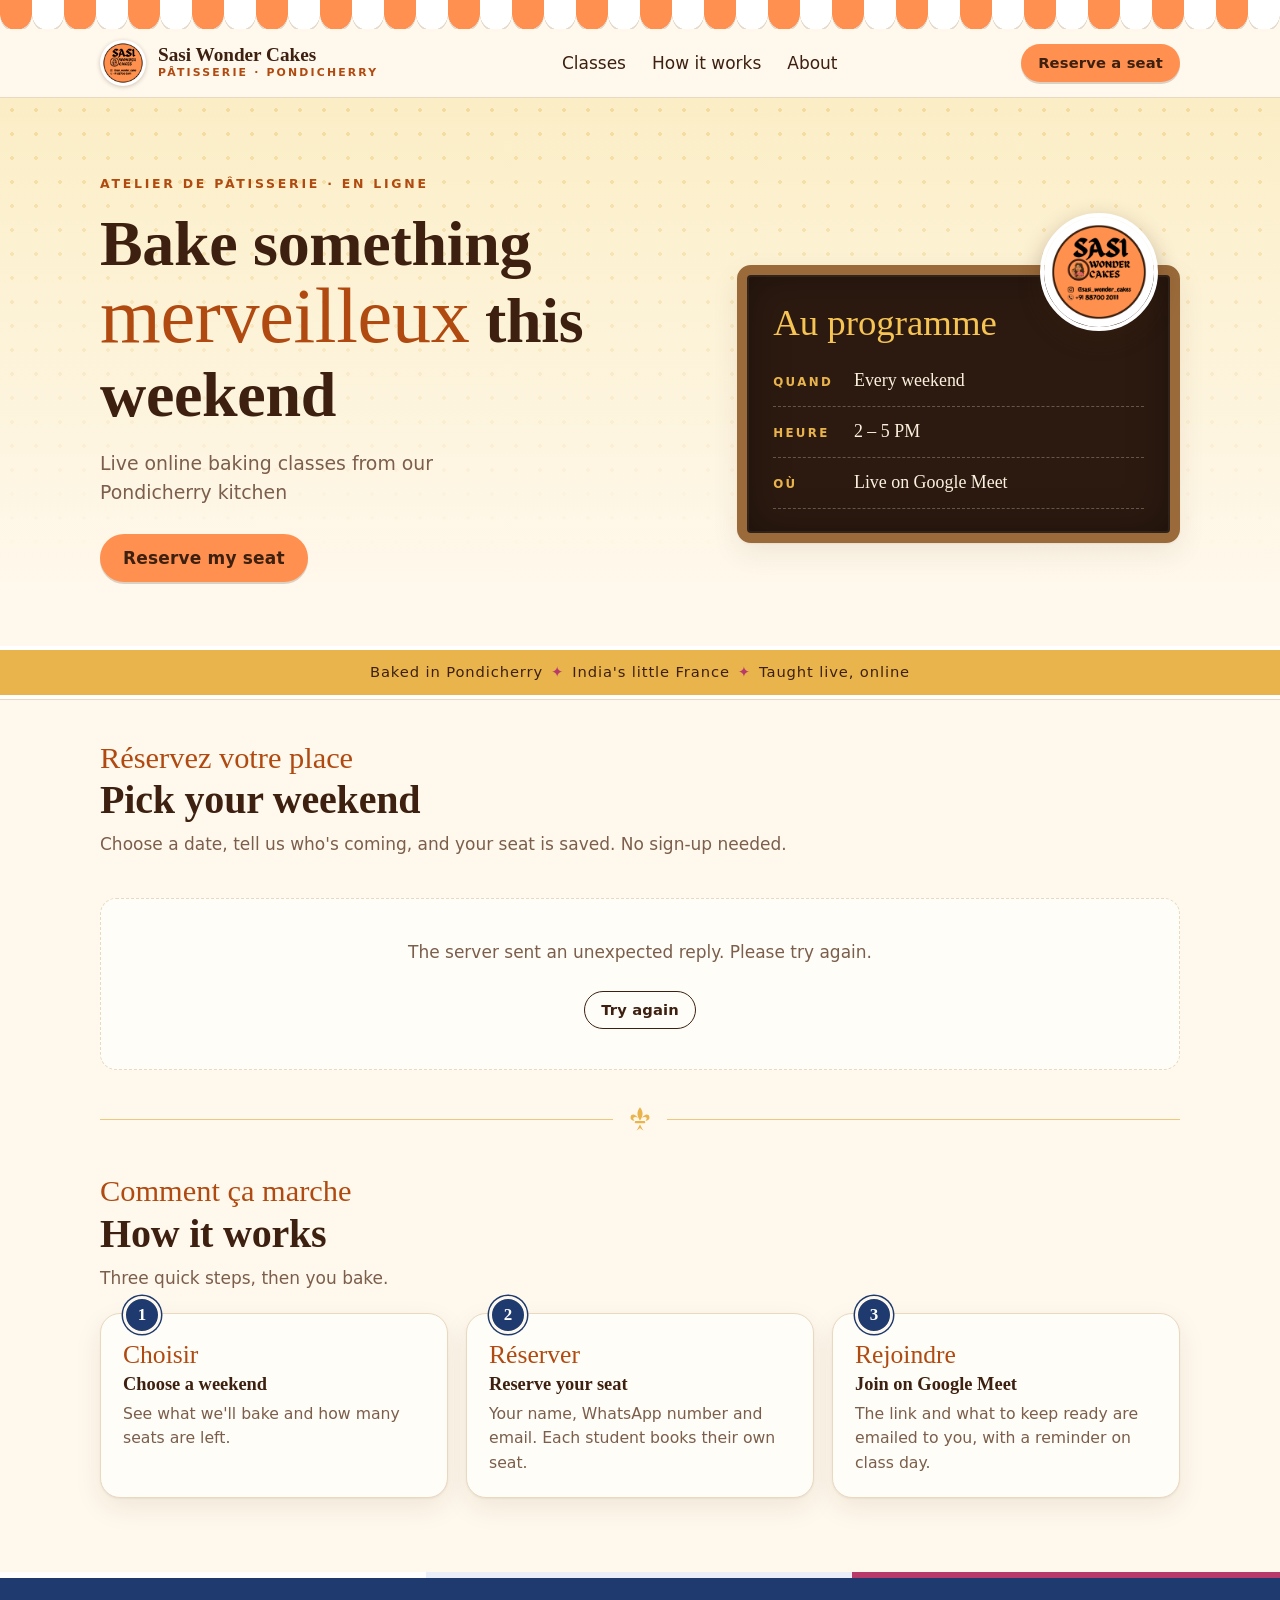
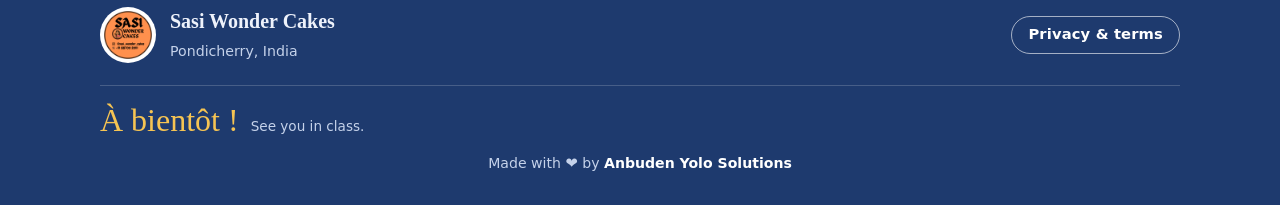
==== commit 4d4da9ae: "Add 'Made with love by Anbuden Yolo Solutions' credit to the site, privacy page and admin Co-Authore" ====
--- a/index.html
+++ b/index.html
@@ -15,7 +15,12 @@
   <meta property="og:image" content="https://sasi-wonder-cakes.yolosolutions01-6a6.workers.dev/assets/logo.png">
   <link rel="canonical" href="https://sasi-wonder-cakes.yolosolutions01-6a6.workers.dev/">
   <meta name="twitter:card" content="summary">
-  <link rel="apple-touch-icon" href="assets/logo.png">
+  <link rel="manifest" href="/manifest.webmanifest">
+  <meta name="mobile-web-app-capable" content="yes">
+  <meta name="apple-mobile-web-app-capable" content="yes">
+  <meta name="apple-mobile-web-app-title" content="Sasi Cakes">
+  <meta name="apple-mobile-web-app-status-bar-style" content="default">
+  <link rel="apple-touch-icon" href="/assets/icons/apple-touch-icon.png">
   <link rel="icon" type="image/png" href="assets/favicon.png">
   <link rel="preconnect" href="https://fonts.googleapis.com">
   <link rel="preconnect" href="https://fonts.gstatic.com" crossorigin>
@@ -136,8 +141,10 @@
         <a class="btn ghost sm" id="foot-ig" href="#" target="_blank" rel="noopener" hidden>Instagram</a>
         <a class="btn wa sm" id="foot-wa" href="#" target="_blank" rel="noopener" hidden>WhatsApp</a>
         <a class="btn ghost sm" href="privacy.html">Privacy &amp; terms</a>
+        <button class="btn ghost sm" id="install" type="button" hidden>Install app</button>
       </div>
       <p class="foot-script">À bientôt !<small>See you in class.</small></p>
+      <p class="credit">Made with <span class="heart" role="img" aria-label="love">❤️</span> by <b>Anbuden Yolo Solutions</b></p>
     </div>
   </footer>
 
@@ -154,5 +161,6 @@
   <script src="js/api.js"></script>
   <script src="js/vendor/qrcode.min.js"></script>
   <script src="js/site.js"></script>
+  <script src="js/install.js"></script>
 </body>
 </html>
--- a/css/style.css
+++ b/css/style.css
@@ -74,7 +74,9 @@
 .field textarea { min-height: 84px; resize: vertical; }
 .field input:focus, .field select:focus, .field textarea:focus { outline: none; border-color: var(--navy-2); box-shadow: 0 0 0 3px #dbe6f7; }
 .row2 { display: grid; grid-template-columns: 1fr 1fr; gap: 12px; }
-.err { color: var(--bad); font-size: .92rem; min-height: 1.3em; margin: -4px 0 10px; }
+.err { color: var(--bad); font-size: .95rem; margin: 0 0 10px; }
+.err:empty { display: none; }
+.err:not(:empty) { background: var(--bad-soft); border: 1px solid #f0c2bd; border-radius: 12px; padding: 10px 12px; font-weight: 500; line-height: 1.4; }
 
 /* progress */
 .meter { height: 8px; border-radius: 999px; background: #f1e3cf; overflow: hidden; }
@@ -92,10 +94,40 @@
 .x { border: none; background: #f6eadb; width: 38px; height: 38px; border-radius: 50%; font-size: 1.2rem; cursor: pointer; flex: none; }
 
 /* toast */
-#toast { position: fixed; left: 50%; bottom: 24px; transform: translate(-50%, 20px); background: var(--ink); color: #fff; padding: 12px 20px; border-radius: 999px; opacity: 0; pointer-events: none; transition: .25s; z-index: 50; max-width: calc(100% - 32px); text-align: center; font-weight: 500; }
-#toast.show { opacity: 1; transform: translate(-50%, 0); }
-#toast.bad { background: var(--bad); }
-#toast.ok { background: var(--ok); }
+#toasts { position: fixed; top: 76px; right: 16px; width: min(420px, calc(100% - 32px)); display: flex; flex-direction: column; gap: 10px; z-index: 70; pointer-events: none; }
+@media (max-width: 600px) { #toasts { top: 10px; left: 10px; right: 10px; width: auto; } }
+#toasts:empty { display: none; }
+/* inside an open window on a small screen the message is a banner at the top of that window, so it never covers the text */
+#toasts.in-window { position: sticky; top: 8px; left: auto; right: auto; width: auto; margin: 10px 10px 0; z-index: 5; }
+/* on a wide screen there is room, so it stays in the top right corner even while a window is open */
+@media (min-width: 1100px) { #toasts.in-window { position: fixed; top: 76px; right: 16px; left: auto; width: min(420px, calc(100% - 32px)); margin: 0; } }
+.toast { pointer-events: auto; position: relative; overflow: hidden; display: grid; grid-template-columns: auto 1fr auto; gap: 12px; align-items: center; background: #fff; color: var(--ink); border: 1px solid var(--line); border-left: 6px solid var(--muted); border-radius: 14px; padding: 13px 12px 15px 14px; box-shadow: 0 12px 32px rgba(61, 32, 16, .24); font-size: 1.02rem; line-height: 1.45; animation: toast-in .28s ease; }
+.toast.ok { border-left-color: var(--ok); }
+.toast.bad { border-left-color: var(--bad); background: #fffafa; }
+.toast.out { opacity: 0; transform: translateX(24px); transition: opacity .2s, transform .2s; }
+.toast .ti { width: 26px; height: 26px; border-radius: 50%; display: grid; place-items: center; font-weight: 700; font-size: .95rem; color: #fff; background: var(--muted); }
+.toast.ok .ti { background: var(--ok); }
+.toast.bad .ti { background: var(--bad); }
+.toast .tx { overflow-wrap: anywhere; }
+.toast button { background: #fff; border: 1.5px solid var(--line); cursor: pointer; font-size: 1.35rem; line-height: 1; color: var(--ink); width: 36px; height: 36px; border-radius: 50%; flex: none; }
+.toast button:hover, .toast button:focus-visible { background: #f6eadb; border-color: var(--muted); }
+.toast .bar { position: absolute; left: 0; right: 0; bottom: 0; height: 4px; background: var(--muted); opacity: .45; transform-origin: left; animation: toast-bar linear forwards; }
+.toast.ok .bar { background: var(--ok); }
+.toast.bad .bar { background: var(--bad); }
+.toast:hover .bar, .toast:focus-within .bar, .toast:active .bar { animation-play-state: paused; }
+@keyframes toast-in { from { opacity: 0; transform: translateX(24px); } to { opacity: 1; transform: none; } }
+@keyframes toast-bar { from { transform: scaleX(1); } to { transform: scaleX(0); } }
+@media (prefers-reduced-motion: reduce) { .toast { animation: none; } .toast.out { transition: none; } }
+
+/* question box (replaces the browser's confirm) */
+dialog.ask { width: min(420px, calc(100% - 32px)); border-radius: 18px; }
+.ask-body { padding: 22px 22px 18px; }
+.ask-body h2 { margin: 0 0 8px; font-size: 1.3rem; line-height: 1.25; overflow-wrap: anywhere; }
+.ask-text { margin: 0 0 20px; color: var(--muted); line-height: 1.5; white-space: pre-line; }
+.ask-row { display: flex; gap: 10px; justify-content: flex-end; flex-wrap: wrap; }
+.ask-row .btn { flex: 1 1 140px; }
+.btn.bad { background: var(--bad); color: #fff; box-shadow: 0 2px 0 rgba(0, 0, 0, .18); }
+.btn.bad:hover { background: #8f1c12; }
 
 .demo-banner { background: var(--navy); color: #fff; text-align: center; font-size: .9rem; padding: 8px 16px; font-weight: 500; }
 
@@ -201,10 +233,16 @@
 .foot-brand b { font-family: var(--display); font-size: 1.25rem; display: block; }
 .foot-brand small { color: #c5d2ea; }
 .foot-links { display: flex; flex-wrap: wrap; gap: 10px; }
-footer.site a.btn.ghost { color: #fff; border-color: rgba(255, 255, 255, .6); }
-footer.site a.btn.ghost:hover { background: rgba(255, 255, 255, .12); }
+footer.site a.btn.ghost, footer.site button.btn.ghost { color: #fff; border-color: rgba(255, 255, 255, .6); }
+footer.site a.btn.ghost:hover, footer.site button.btn.ghost:hover { background: rgba(255, 255, 255, .12); }
 .foot-script { grid-column: 1 / -1; font-family: var(--script); font-size: 2rem; line-height: 1; color: var(--butter); border-top: 1px solid rgba(255, 255, 255, .18); padding-top: 18px; }
 .foot-script small { font-family: var(--body); font-size: .85rem; color: #c5d2ea; margin-left: 12px; }
+.credit { text-align: center; font-size: .88rem; color: var(--muted); padding: 0 16px; }
+.credit b { font-weight: 700; color: var(--ink); }
+.credit .heart { font-size: 1.05em; }
+#app > .credit { margin: 0 0 28px; }
+footer.site .credit { grid-column: 1 / -1; color: #c5d2ea; margin: -6px 0 0; padding: 0; }
+footer.site .credit b { color: #fff; }
 
 .success { text-align: center; display: grid; gap: 12px; }
 .success .big { font-size: 3rem; }
@@ -220,6 +258,16 @@
 .qr { display: grid; justify-items: center; gap: 6px; }
 .qr svg { width: 200px; height: 200px; background: #fff; padding: 8px; border-radius: 12px; border: 1px solid var(--line); }
 .qr small { color: var(--muted); }
+.next-steps { background: #f4faf5; border: 1px solid #cfe5d4; border-radius: 12px; padding: 12px 14px; font-size: .95rem; line-height: 1.5; }
+.next-steps ol { margin: 6px 0 8px; padding-left: 20px; }
+.next-steps li { margin: 3px 0; }
+.next-steps p { margin: 0; color: var(--muted); font-size: .9rem; }
+.upi-apps-box { border: 1px solid var(--line); border-radius: 12px; padding: 12px; background: #fffaf0; }
+.upi-apps { display: grid; grid-template-columns: repeat(3, 1fr); gap: 8px; }
+.upi-apps .btn { padding-inline: 6px; text-align: center; justify-content: center; }
+.qr-link { display: block; border-radius: 12px; -webkit-tap-highlight-color: rgba(255, 144, 80, .35); }
+.qr-link svg { border-color: var(--brand); border-width: 2px; }
+.qr-link:active svg { opacity: .8; }
 .qr-details { border: 1px solid var(--line); border-radius: 12px; padding: 0 12px 12px; }
 .qr-details summary { cursor: pointer; padding: 10px 0; font-weight: 600; color: var(--brand-text); }
 .upi-line { display: flex; align-items: center; gap: 10px; background: #fffaf0; border: 1px solid var(--line); border-radius: 12px; padding: 8px 8px 8px 14px; }
@@ -228,7 +276,8 @@
 .hint-sm { color: var(--muted); font-size: .88rem; }
 
 /* ======== admin (kept plain and quick) ======== */
-.login { min-height: 100dvh; display: grid; place-items: center; padding: 16px; }
+.login { min-height: 100dvh; display: grid; place-items: center; padding: 16px; position: relative; }
+.login .credit { position: absolute; left: 0; right: 0; bottom: 14px; margin: 0; }
 .login .card { width: min(400px, 100%); gap: 4px; }
 .login h1 { font-size: 1.8rem; margin-bottom: 4px; }
 
@@ -239,7 +288,7 @@
 .nav { display: flex; gap: 4px; flex-wrap: wrap; }
 .nav button { border: none; background: transparent; padding: 8px 16px; border-radius: 999px; font-weight: 600; cursor: pointer; color: var(--muted); min-height: 40px; }
 .nav button[aria-selected="true"] { background: var(--brand-soft); color: var(--brand-text); }
-main.adm { padding: 24px 0 80px; }
+main.adm { padding: 24px 0 36px; }
 .stats { display: grid; gap: 12px; grid-template-columns: repeat(auto-fit, minmax(170px, 1fr)); margin-bottom: 24px; }
 .stat { background: var(--surface); border: 1px solid var(--line); border-radius: var(--radius); padding: 16px 18px; }
 .stat small { color: var(--muted); font-weight: 600; }
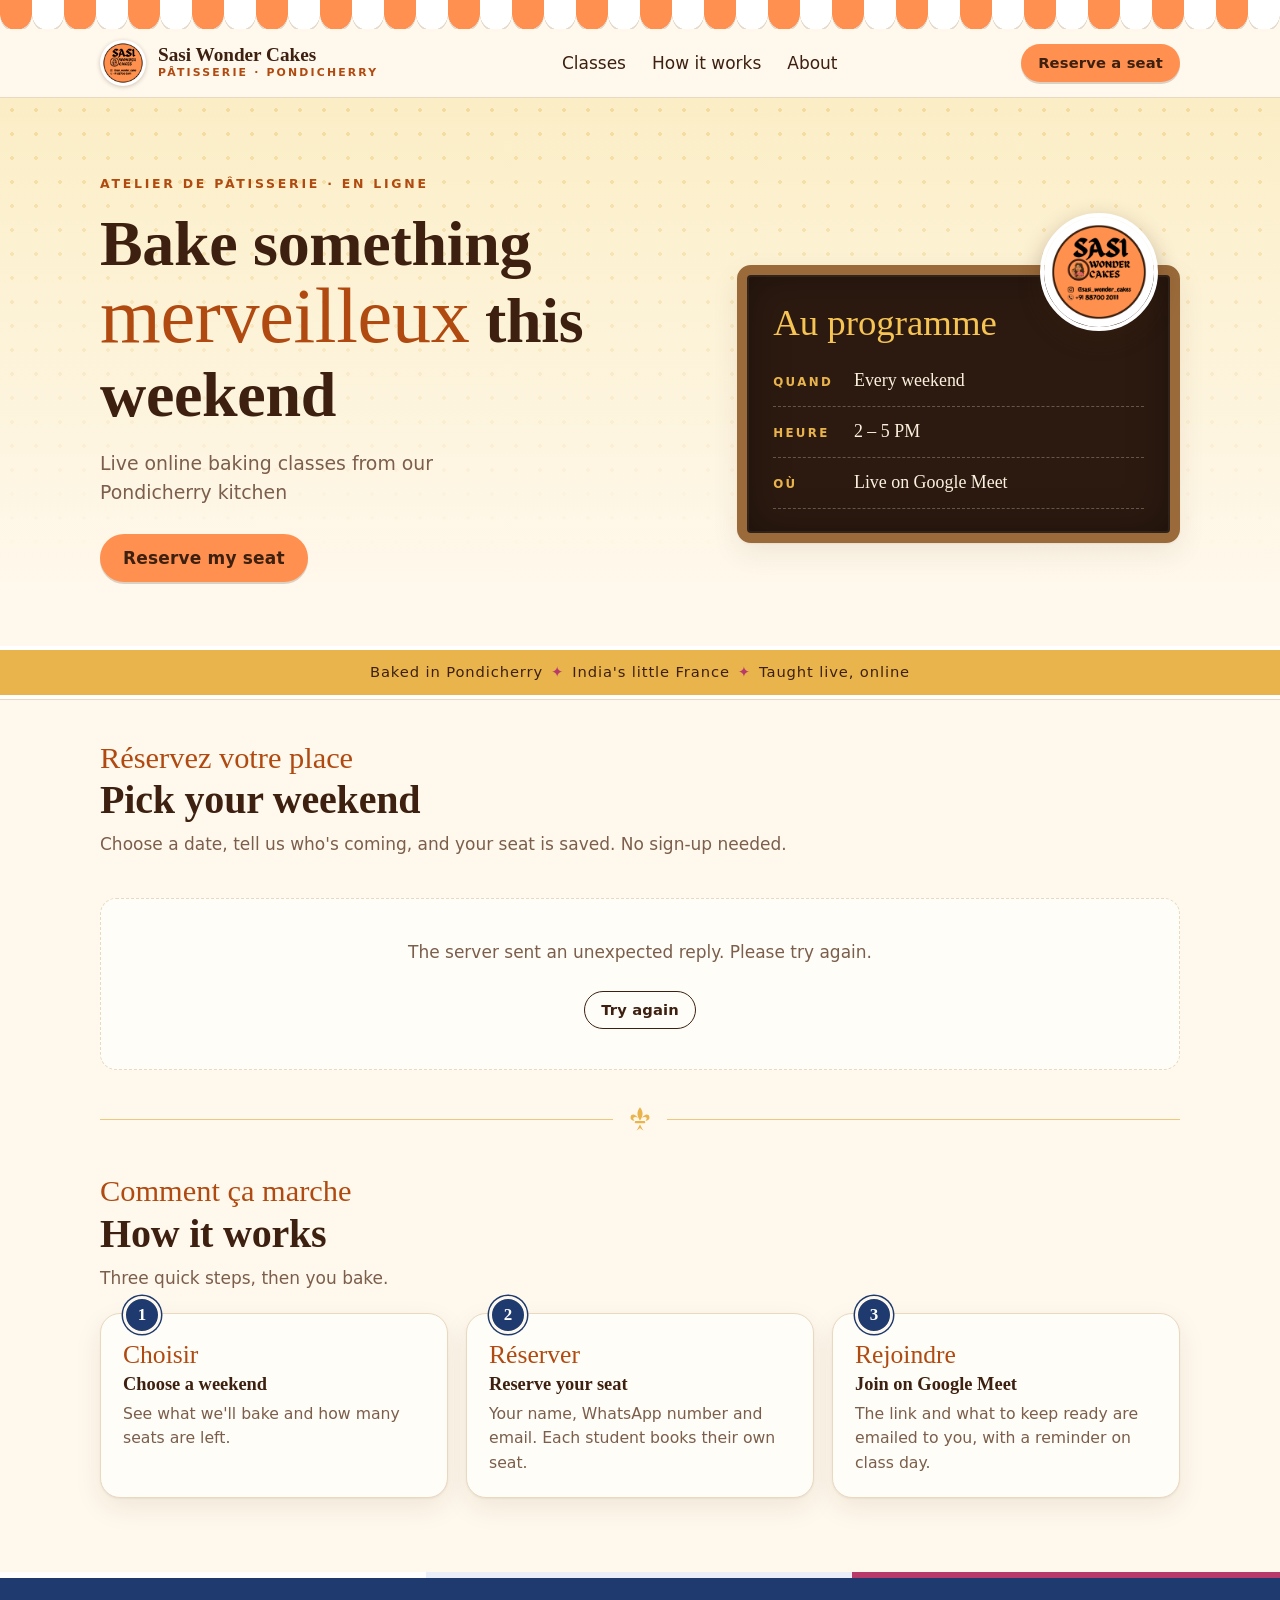
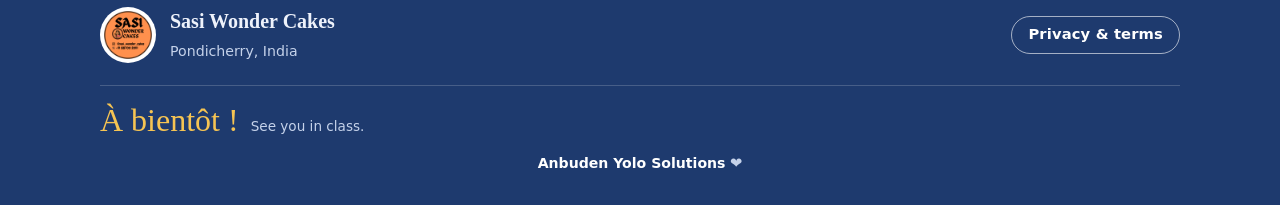
==== commit 3a124680: "Credit reads 'Anbuden Yolo Solutions' with a heart (Tamil for 'with love') Co-Authored-By: Claude So" ====
--- a/index.html
+++ b/index.html
@@ -144,7 +144,7 @@
         <button class="btn ghost sm" id="install" type="button" hidden>Install app</button>
       </div>
       <p class="foot-script">À bientôt !<small>See you in class.</small></p>
-      <p class="credit">Made with <span class="heart" role="img" aria-label="love">❤️</span> by <b>Anbuden Yolo Solutions</b></p>
+      <p class="credit"><b>Anbuden Yolo Solutions</b> <span class="heart" role="img" aria-label="with love">❤️</span></p>
     </div>
   </footer>
 
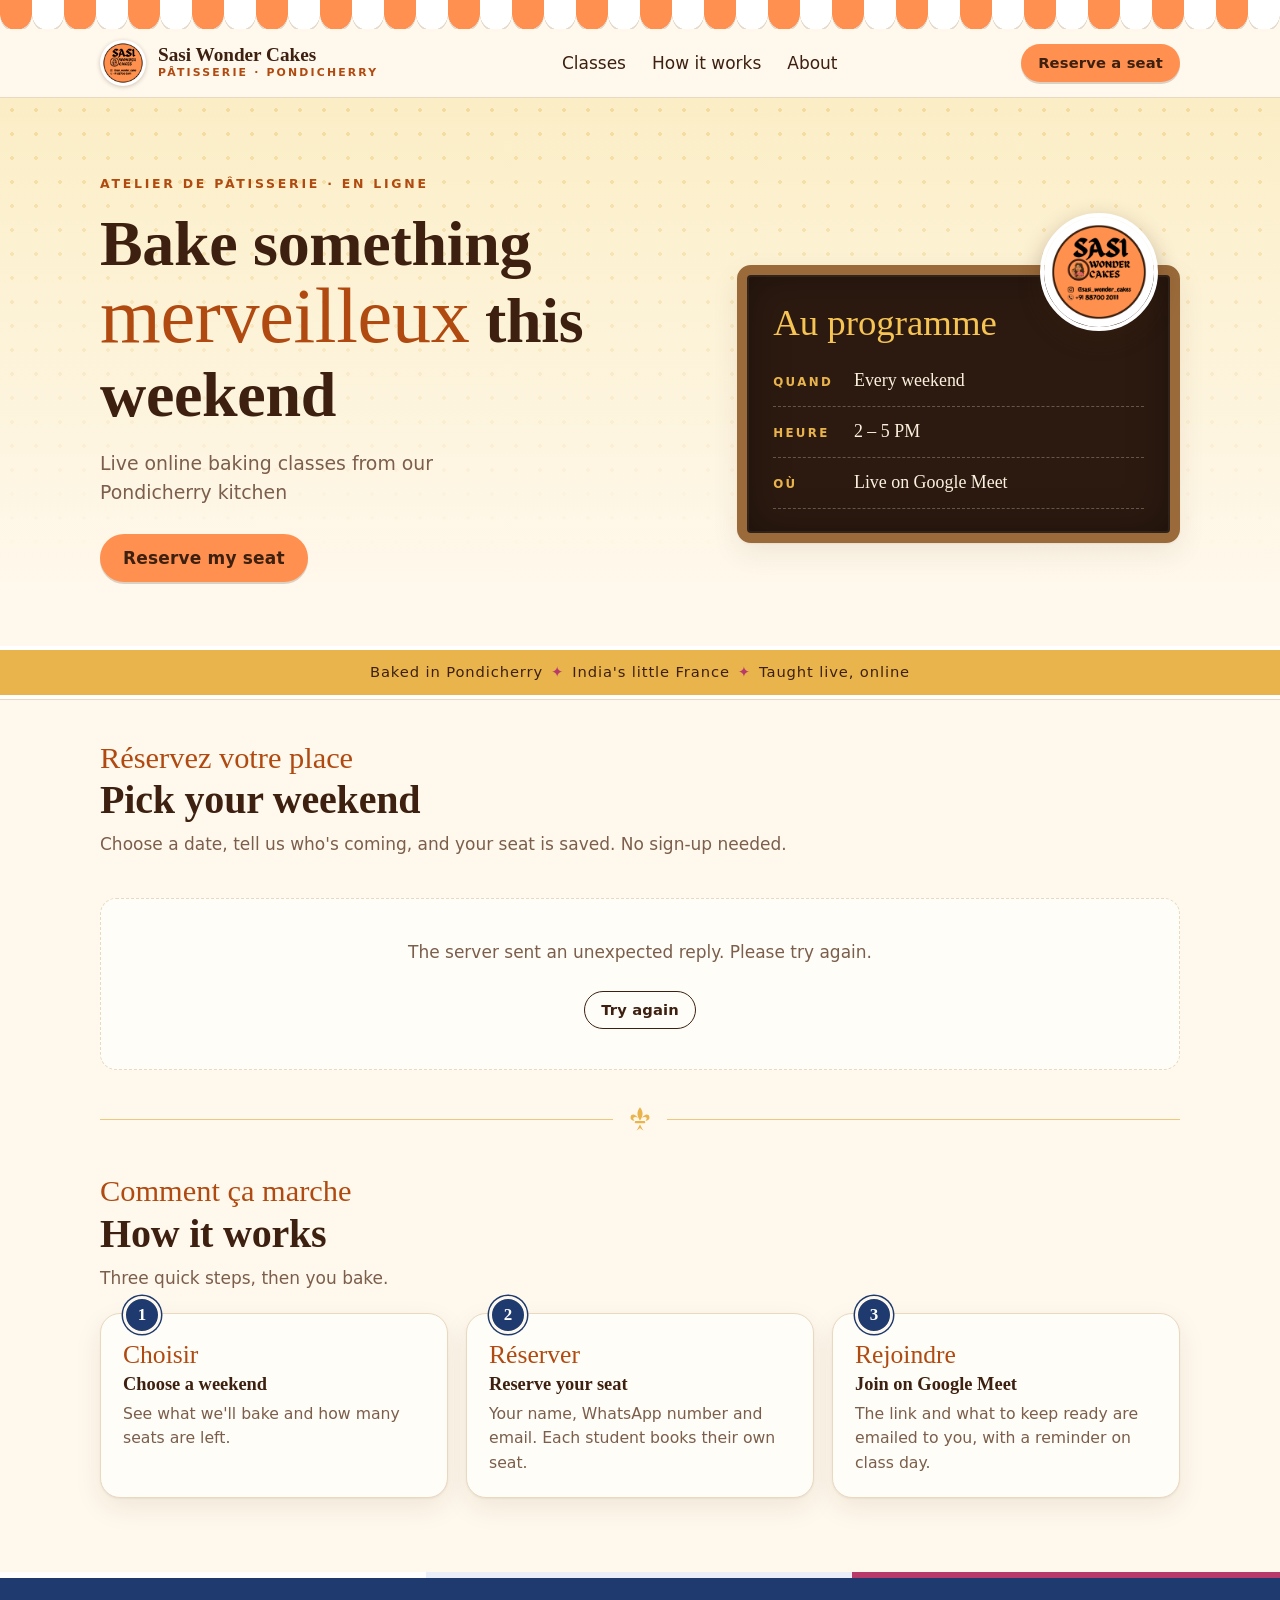
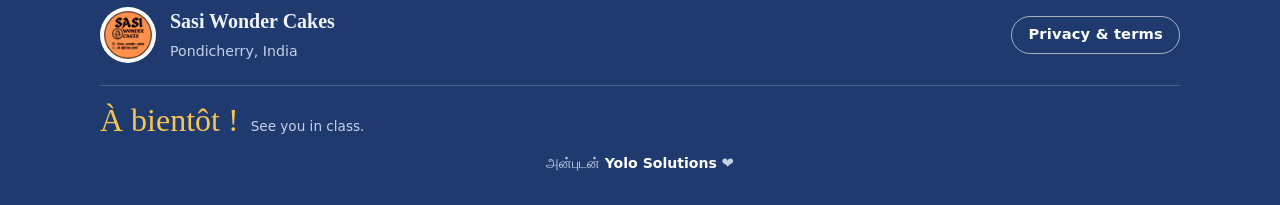
==== commit b9cb36d6: "Credit reads 'அன்புடன் Yolo Solutions' with a heart Co-Authored-By: Claude Sonnet 5.5 <noreply@anthr" ====
--- a/index.html
+++ b/index.html
@@ -144,7 +144,7 @@
         <button class="btn ghost sm" id="install" type="button" hidden>Install app</button>
       </div>
       <p class="foot-script">À bientôt !<small>See you in class.</small></p>
-      <p class="credit"><b>Anbuden Yolo Solutions</b> <span class="heart" role="img" aria-label="with love">❤️</span></p>
+      <p class="credit"><span lang="ta">அன்புடன்</span> <b>Yolo Solutions</b> <span class="heart" role="img" aria-label="with love">❤️</span></p>
     </div>
   </footer>
 
